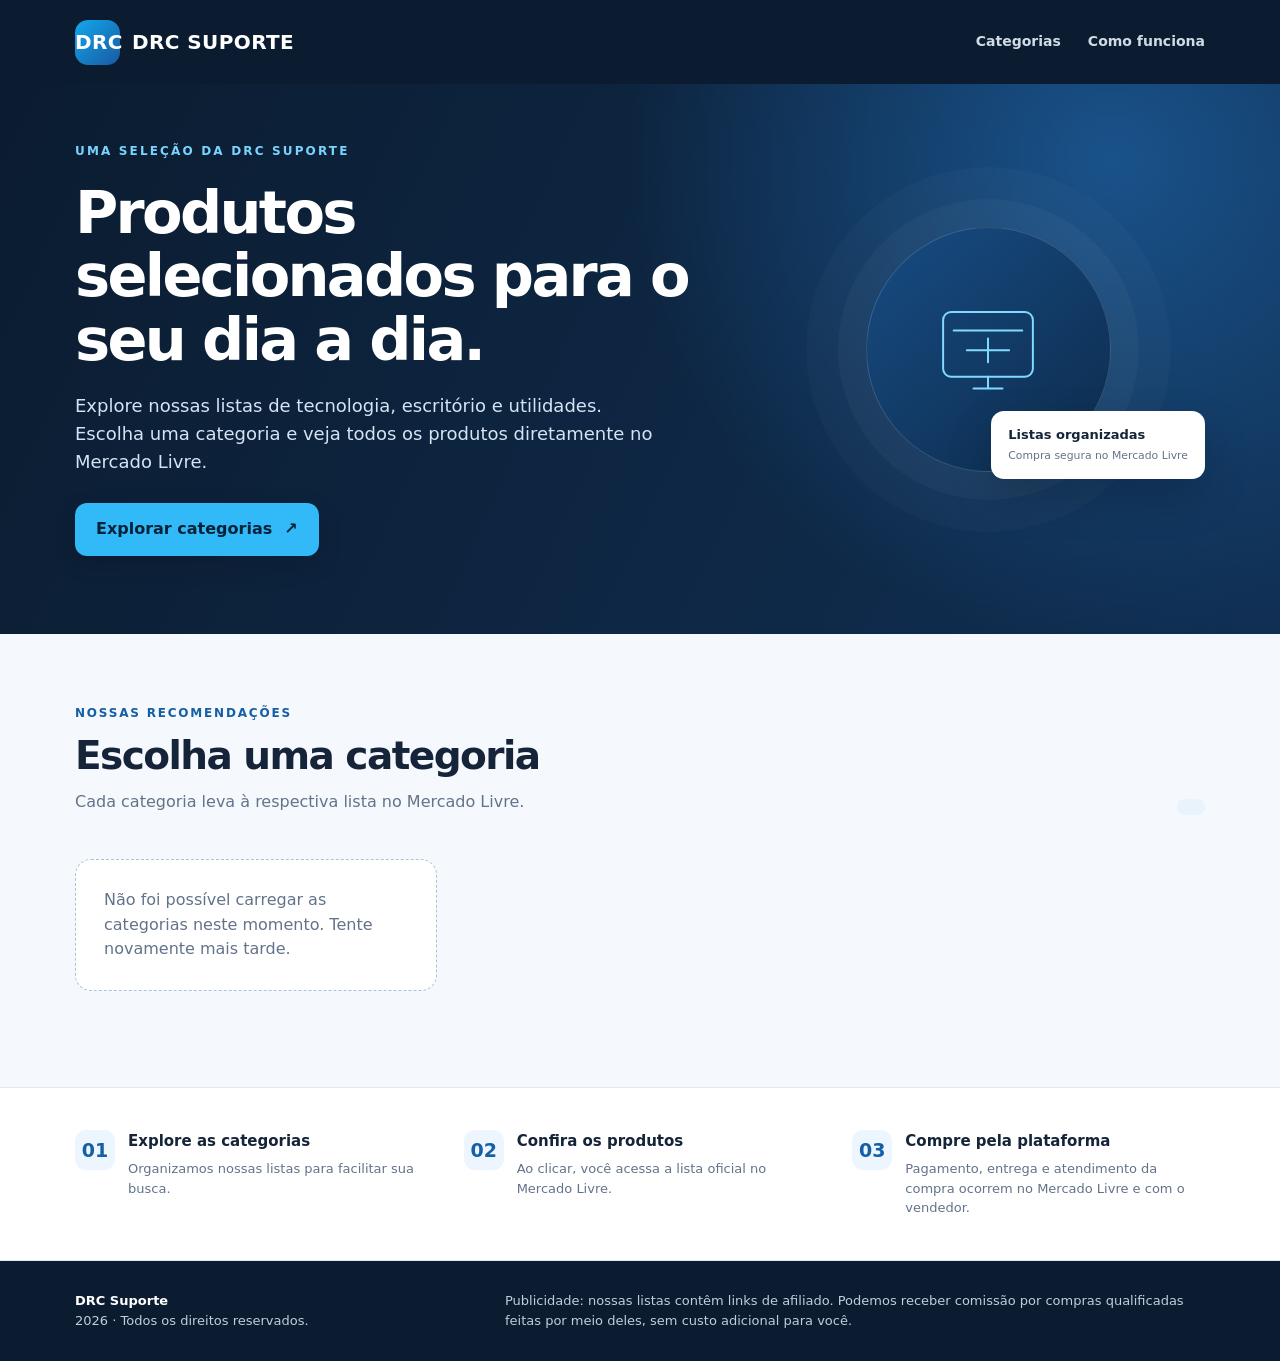
==== public/index.html @ 0c215cc9 "Cria vitrine inicial responsiva da DRC Suporte" ====
<!doctype html>
<html lang="pt-BR">
<head>
  <meta charset="utf-8">
  <meta name="viewport" content="width=device-width,initial-scale=1">
  <meta name="theme-color" content="#0b1c30">
  <meta name="description" content="Listas de produtos selecionados pela DRC Suporte. Explore categorias e confira os anúncios no Mercado Livre.">
  <title>DRC Suporte | Produtos selecionados</title>
  <style>
    :root{--navy:#0b1c30;--blue:#155fa5;--cyan:#38bdf8;--ink:#16243a;--muted:#63738a;--line:#e0e8f1;--bg:#f5f8fc;--white:#fff}
    *{box-sizing:border-box}html{scroll-behavior:smooth}body{margin:0;font:16px/1.55 system-ui,-apple-system,BlinkMacSystemFont,"Segoe UI",sans-serif;color:var(--ink);background:var(--bg)}
    a{color:inherit;text-decoration:none}a:focus-visible{outline:3px solid #38bdf8;outline-offset:4px}button:focus-visible{outline:3px solid #38bdf8;outline-offset:4px}
    .wrap{width:min(1130px,calc(100% - 40px));margin-inline:auto}
    .top{background:var(--navy);color:white}
    .nav{min-height:84px;display:flex;align-items:center;justify-content:space-between;gap:18px}
    .brand{display:flex;align-items:center;gap:12px;font-size:20px;font-weight:850;letter-spacing:.02em}
    .brandmark{width:45px;height:45px;border-radius:13px;display:grid;place-items:center;background:linear-gradient(135deg,#12a8ed,#1859a2);font-weight:900}
    .nav-links{display:flex;gap:27px;font-size:14px;color:#d1dbe8;font-weight:650}.nav-links a:hover{color:white}
    .hero{background:radial-gradient(circle at 87% 14%,#19528a 0%,transparent 40%),linear-gradient(115deg,#0b1c30,#102f53);color:white;overflow:hidden}
    .hero-inner{min-height:440px;display:grid;grid-template-columns:1.2fr .8fr;gap:46px;align-items:center;padding-block:58px 78px}
    .eyebrow{font-size:12px;text-transform:uppercase;letter-spacing:.18em;font-weight:850;color:#78d4ff;margin:0 0 20px}
    h1{font-size:clamp(36px,5vw,59px);line-height:1.08;letter-spacing:-.045em;margin:0 0 20px;max-width:690px}
    .hero-copy{color:#d4e4f5;max-width:590px;font-size:18px;margin:0 0 28px}
    .primary{display:inline-flex;align-items:center;justify-content:center;gap:12px;background:#31baf7;color:#05223b;padding:14px 21px;border-radius:12px;font-weight:850;box-shadow:0 8px 25px #0002;transition:transform .15s}.primary:hover{transform:translateY(-2px)}
    .hero-art{height:290px;position:relative;display:grid;place-items:center}
    .orb{width:245px;height:245px;border-radius:50%;background:linear-gradient(140deg,#174c83,#0d2b4c);border:1px solid #ffffff28;box-shadow:0 0 0 28px #ffffff08,0 0 0 60px #ffffff05;display:grid;place-items:center}
    .orb svg{width:132px;height:132px;stroke:#81d9ff;fill:none;stroke-width:1.5;stroke-linejoin:round;stroke-linecap:round}
    .floating{position:absolute;bottom:15px;right:0;background:white;color:var(--ink);border-radius:13px;padding:14px 17px;box-shadow:0 18px 45px #0003;font-size:13px;font-weight:750}
    .floating small{display:block;color:var(--muted);font-weight:450;margin-top:3px}
    .section{padding-block:70px 80px}.section-head{display:flex;justify-content:space-between;align-items:end;gap:20px;margin-bottom:28px}
    .kicker{color:var(--blue);font-weight:850;font-size:12px;letter-spacing:.15em;text-transform:uppercase;margin:0 0 10px}
    h2{font-size:clamp(28px,4vw,39px);line-height:1.16;letter-spacing:-.04em;margin:0}
    .section-head p:last-child{margin:12px 0 0;color:var(--muted)}
    .counter{background:#e9f3fb;color:#115f9a;border-radius:99px;padding:8px 14px;font-size:12px;font-weight:850;white-space:nowrap}
    .cards{display:grid;grid-template-columns:repeat(auto-fill,minmax(min(100%,315px),1fr));gap:22px}
    .card{background:white;border:1px solid var(--line);border-radius:20px;overflow:hidden;box-shadow:0 12px 30px #102f5310;transition:transform .15s,box-shadow .15s;display:flex;flex-direction:column}
    .card:hover{transform:translateY(-4px);box-shadow:0 20px 40px #102f531b}
    .cover{height:178px;background:linear-gradient(135deg,#0f3760,#248ad2);display:flex;align-items:center;justify-content:center;position:relative;overflow:hidden}
    .cover:before,.cover:after{content:"";position:absolute;width:220px;height:220px;border:1px solid #ffffff24;border-radius:50%}.cover:before{left:-90px;top:-80px}.cover:after{right:-60px;bottom:-130px}
    .pict{font-size:74px;filter:drop-shadow(0 10px 16px #04274938);z-index:1}
    .card-body{padding:25px;display:flex;flex-direction:column;flex:1}
    .card h3{margin:0 0 9px;font-size:21px;letter-spacing:-.025em}
    .card p{margin:0 0 22px;color:var(--muted);font-size:14px;flex:1}
    .card-action{display:flex;align-items:center;justify-content:space-between;gap:8px;color:var(--blue);font-weight:850;font-size:14px}
    .tag{font-size:11px;color:#5883a8;background:#ecf5fc;padding:6px 10px;border-radius:99px;font-weight:750}
    .info{background:white;border-block:1px solid var(--line);padding:42px 0}
    .info-grid{display:grid;grid-template-columns:repeat(3,1fr);gap:36px}
    .info-item{display:flex;gap:13px;align-items:start}.info-icon{display:grid;place-items:center;width:40px;height:40px;border-radius:11px;flex:0 0 40px;color:var(--blue);background:#edf6fe;font-weight:900;font-size:19px}
    .info h3{font-size:15px;margin:0 0 6px}.info p{color:var(--muted);font-size:13px;line-height:1.5;margin:0}
    footer{background:#0b1c30;color:#bdcede;padding:30px 0;font-size:13px}.foot{display:flex;gap:18px;justify-content:space-between;align-items:center}
    .foot b{color:white}.disclosure{max-width:700px}.empty{border:1px dashed #acc1d4;color:var(--muted);padding:28px;border-radius:16px;background:white}
    @media(max-width:760px){.nav{min-height:72px}.nav-links{gap:14px;font-size:12px}.hero-inner{grid-template-columns:1fr;gap:6px;padding-block:60px}.hero-art{display:none}.section{padding-block:50px}.info-grid{grid-template-columns:1fr;gap:25px}.foot{flex-direction:column;align-items:start}.section-head{align-items:start;flex-direction:column}}
  </style>
</head>
<body>
  <header class="top"><nav class="nav wrap" aria-label="Navegação principal">
    <a class="brand" href="/" aria-label="DRC Suporte, página inicial"><span class="brandmark">DRC</span><span>DRC SUPORTE</span></a>
    <div class="nav-links"><a href="#listas">Categorias</a><a href="#como-funciona">Como funciona</a></div>
  </nav></header>
  <main>
    <section class="hero">
      <div class="hero-inner wrap">
        <div><p class="eyebrow">Uma seleção da DRC Suporte</p><h1>Produtos selecionados para o seu dia a dia.</h1>
          <p class="hero-copy">Explore nossas listas de tecnologia, escritório e utilidades. Escolha uma categoria e veja todos os produtos diretamente no Mercado Livre.</p>
          <a class="primary" href="#listas">Explorar categorias <span aria-hidden="true">↗</span></a>
        </div>
        <div class="hero-art" aria-hidden="true"><div class="orb"><svg viewBox="0 0 100 100"><rect x="16" y="22" width="68" height="49" rx="6"/><path d="M24 36h52M39 80h22M50 71v9"/><path d="M34 51h32M50 42v18"/></svg></div><div class="floating">Listas organizadas<small>Compra segura no Mercado Livre</small></div></div>
      </div>
    </section>
    <section class="section wrap" id="listas">
      <div class="section-head"><div><p class="kicker">Nossas recomendações</p><h2>Escolha uma categoria</h2><p>Cada categoria leva à respectiva lista no Mercado Livre.</p></div><span class="counter" id="count">Carregando...</span></div>
      <div class="cards" id="cards" aria-live="polite"><p>Carregando categorias...</p></div>
    </section>
    <section class="info" id="como-funciona"><div class="info-grid wrap">
      <div class="info-item"><span class="info-icon">01</span><div><h3>Explore as categorias</h3><p>Organizamos nossas listas para facilitar sua busca.</p></div></div>
      <div class="info-item"><span class="info-icon">02</span><div><h3>Confira os produtos</h3><p>Ao clicar, você acessa a lista oficial no Mercado Livre.</p></div></div>
      <div class="info-item"><span class="info-icon">03</span><div><h3>Compre pela plataforma</h3><p>Pagamento, entrega e atendimento da compra ocorrem no Mercado Livre e com o vendedor.</p></div></div>
    </div></section>
  </main>
  <footer><div class="foot wrap"><div><b>DRC Suporte</b><br><span id="year">2026</span> · Todos os direitos reservados.</div><div class="disclosure">Publicidade: nossas listas contêm links de afiliado. Podemos receber comissão por compras qualificadas feitas por meio deles, sem custo adicional para você.</div></div></footer>
  <script>
    document.getElementById('year').textContent=new Date().getFullYear();
    (async function(){
      const area=document.getElementById('cards'),count=document.getElementById('count');
      try{
        const response=await fetch('./listas.json',{cache:'no-cache'});
        if(!response.ok)throw Error('Não foi possível carregar as listas');
        const data=await response.json();
        const listas=(Array.isArray(data)?data:[]).filter(item=>item && item.ativa!==false && typeof item.url==='string' && /^https:\/\/(meli\.la|(?:www\.)?mercadolivre\.com\.br)\//i.test(item.url));
        area.replaceChildren();
        count.textContent=listas.length+' '+(listas.length===1?'categoria':'categorias');
        if(!listas.length){area.innerHTML='<p class="empty">Ainda não há categorias disponíveis. Volte em breve.</p>';return;}
        listas.forEach(item=>{
          const card=document.createElement('a');card.className='card';card.href=item.url;card.target='_blank';card.rel='noopener sponsored';card.setAttribute('aria-label','Abrir lista '+String(item.nome||'Categoria')+' no Mercado Livre');
          const cover=document.createElement('div');cover.className='cover';
          const pict=document.createElement('span');pict.className='pict';pict.textContent=item.icone||'🛍️';pict.setAttribute('aria-hidden','true');cover.append(pict);
          const body=document.createElement('div');body.className='card-body';
          const title=document.createElement('h3');title.textContent=item.nome||'Categoria';
          const description=document.createElement('p');description.textContent=item.descricao||'Confira os produtos selecionados nesta lista.';
          const action=document.createElement('div');action.className='card-action';
          const label=document.createElement('span');label.textContent='Ver lista no Mercado Livre ↗';
          const tag=document.createElement('span');tag.className='tag';tag.textContent='Lista pública';
          action.append(label,tag);body.append(title,description,action);card.append(cover,body);area.append(card);
        });
      }catch(err){count.textContent='';area.innerHTML='<p class="empty">Não foi possível carregar as categorias neste momento. Tente novamente mais tarde.</p>';}
    })();
  </script>
</body>
</html>
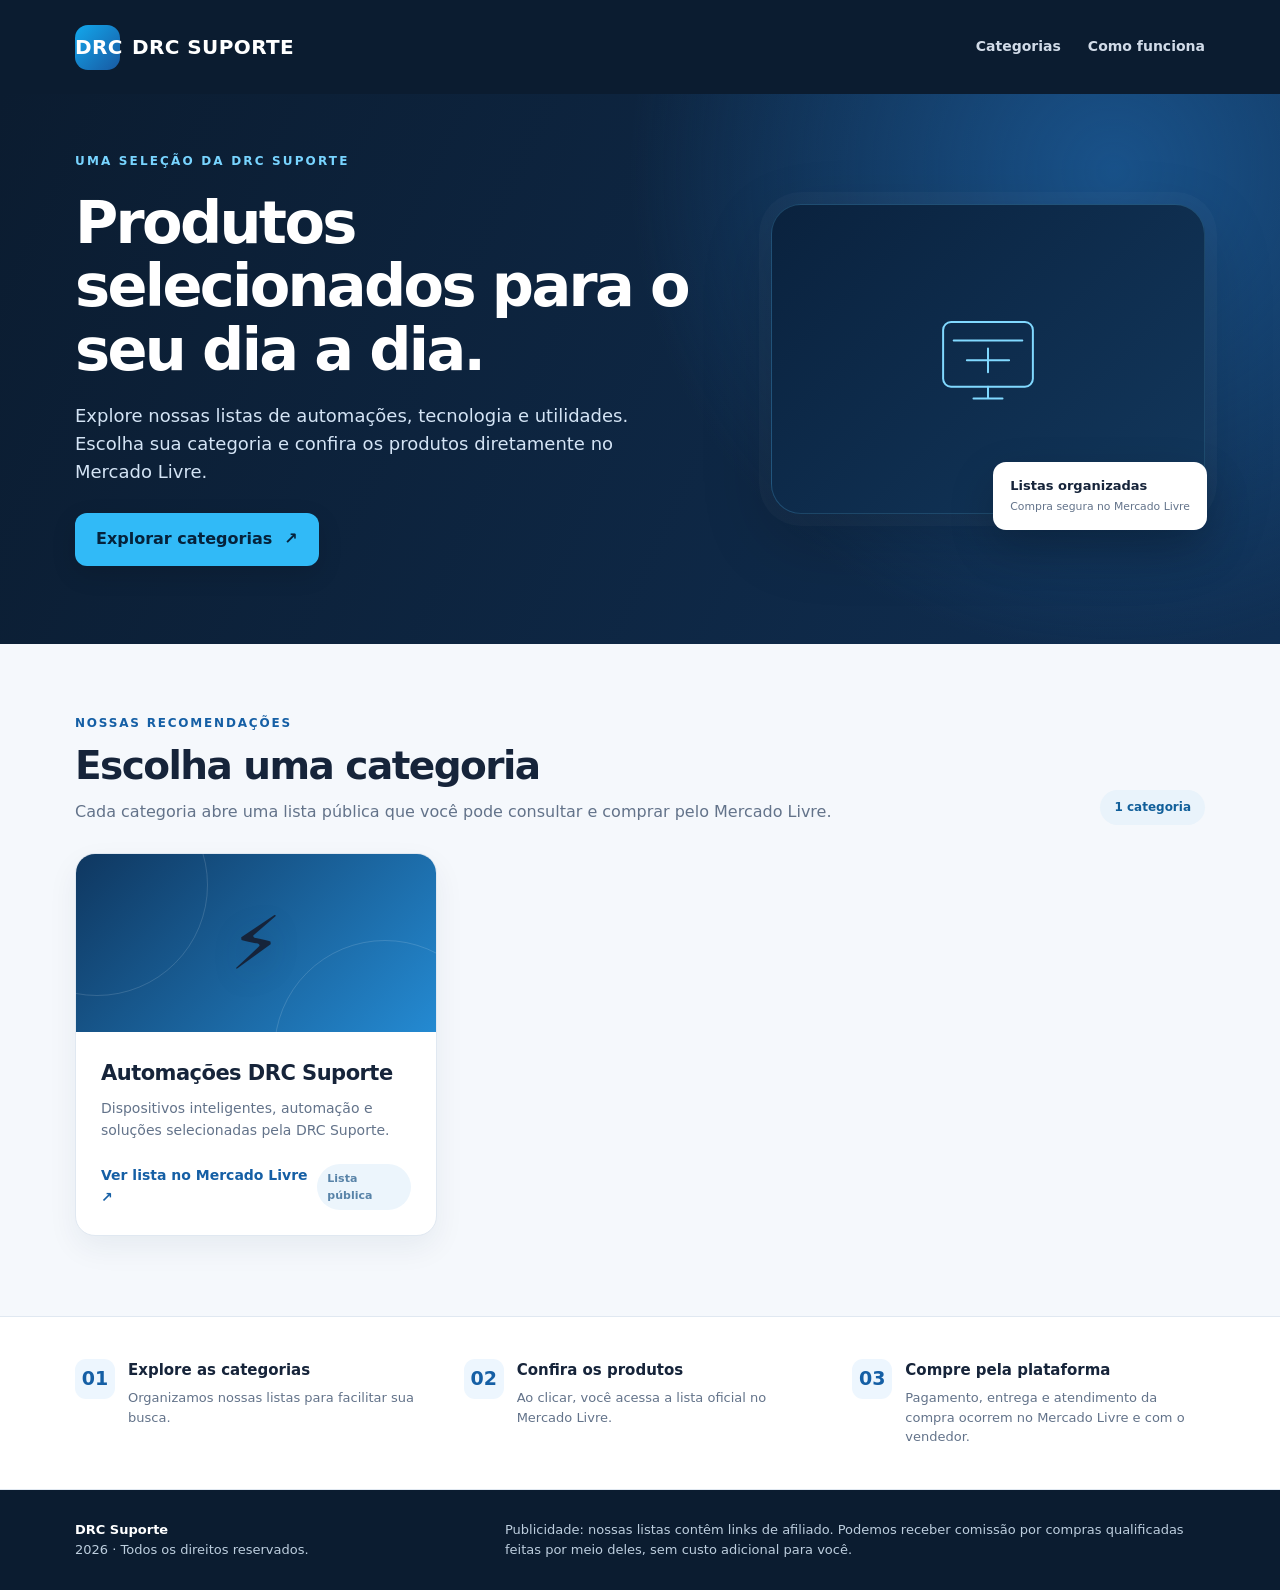
==== commit 788b30af: "Prepara site para identidade visual oficial da DRC Suporte" ====
--- a/public/index.html
+++ b/public/index.html
@@ -5,7 +5,10 @@
   <meta name="viewport" content="width=device-width,initial-scale=1">
   <meta name="theme-color" content="#0b1c30">
   <meta name="description" content="Listas de produtos selecionados pela DRC Suporte. Explore categorias e confira os anúncios no Mercado Livre.">
-  <title>DRC Suporte | Produtos selecionados</title>
+  <title>DRC Suporte | Soluções em Informática e Achados</title>
+  <link rel="canonical" href="https://drcsuporte.com.br/">
+  <meta property="og:title" content="DRC Suporte | Soluções em Informática e Achados">
+  <meta property="og:description" content="Confira nossas listas de produtos e automações selecionadas no Mercado Livre.">
   <style>
     :root{--navy:#0b1c30;--blue:#155fa5;--cyan:#38bdf8;--ink:#16243a;--muted:#63738a;--line:#e0e8f1;--bg:#f5f8fc;--white:#fff}
     *{box-sizing:border-box}html{scroll-behavior:smooth}body{margin:0;font:16px/1.55 system-ui,-apple-system,BlinkMacSystemFont,"Segoe UI",sans-serif;color:var(--ink);background:var(--bg)}
@@ -50,25 +53,45 @@
     footer{background:#0b1c30;color:#bdcede;padding:30px 0;font-size:13px}.foot{display:flex;gap:18px;justify-content:space-between;align-items:center}
     .foot b{color:white}.disclosure{max-width:700px}.empty{border:1px dashed #acc1d4;color:var(--muted);padding:28px;border-radius:16px;background:white}
     @media(max-width:760px){.nav{min-height:72px}.nav-links{gap:14px;font-size:12px}.hero-inner{grid-template-columns:1fr;gap:6px;padding-block:60px}.hero-art{display:none}.section{padding-block:50px}.info-grid{grid-template-columns:1fr;gap:25px}.foot{flex-direction:column;align-items:start}.section-head{align-items:start;flex-direction:column}}
+  
+    /* Identidade visual original da DRC Suporte: logo sem sombra para áreas escuras. */
+    .brand{min-height:94px}
+    .brand-logo{display:block;width:205px;height:auto;max-height:86px;object-fit:contain}
+    .brand-fallback{display:none;align-items:center;gap:12px}
+    .hero-art{height:340px}
+    .orb{width:min(100%,465px);height:310px;padding:30px;border-radius:30px;background:linear-gradient(135deg,#0a223e,#12375c);border:1px solid #63c9ff35;box-shadow:0 0 0 12px #ffffff06,0 24px 70px #0003;display:flex;align-items:center;justify-content:center}
+    .orb .hero-logo{display:block;width:100%;height:auto;max-height:255px;object-fit:contain;filter:drop-shadow(0 8px 16px #0004)}
+    .orb svg{display:none}
+    .floating{right:-2px;bottom:-1px}
+    @media(max-width:760px){
+      .brand{min-height:75px}
+      .brand-logo{width:153px;max-height:69px}
+      .hero-inner{padding-block:50px 45px}
+      .hero-art{display:flex;justify-content:center;height:215px;margin-top:6px}
+      .orb{width:min(100%,330px);height:192px;padding:18px;border-radius:22px}
+      .orb .hero-logo{max-height:155px}
+      .floating{right:2px;bottom:-5px;padding:10px 12px;font-size:11px}
+      .nav-links{font-size:12px;gap:12px}
+    }
   </style>
 </head>
 <body>
   <header class="top"><nav class="nav wrap" aria-label="Navegação principal">
-    <a class="brand" href="/" aria-label="DRC Suporte, página inicial"><span class="brandmark">DRC</span><span>DRC SUPORTE</span></a>
+    <a class="brand" href="/" aria-label="DRC Suporte, página inicial"><img class="brand-logo" src="/assets/drc-logo.webp" alt="DRC Suporte" onerror="this.style.display='none';this.nextElementSibling.style.display='flex'"><span class="brand-fallback"><span class="brandmark">DRC</span><span>DRC SUPORTE</span></span></a>
     <div class="nav-links"><a href="#listas">Categorias</a><a href="#como-funciona">Como funciona</a></div>
   </nav></header>
   <main>
     <section class="hero">
       <div class="hero-inner wrap">
         <div><p class="eyebrow">Uma seleção da DRC Suporte</p><h1>Produtos selecionados para o seu dia a dia.</h1>
-          <p class="hero-copy">Explore nossas listas de tecnologia, escritório e utilidades. Escolha uma categoria e veja todos os produtos diretamente no Mercado Livre.</p>
+          <p class="hero-copy">Explore nossas listas de automações, tecnologia e utilidades. Escolha sua categoria e confira os produtos diretamente no Mercado Livre.</p>
           <a class="primary" href="#listas">Explorar categorias <span aria-hidden="true">↗</span></a>
         </div>
-        <div class="hero-art" aria-hidden="true"><div class="orb"><svg viewBox="0 0 100 100"><rect x="16" y="22" width="68" height="49" rx="6"/><path d="M24 36h52M39 80h22M50 71v9"/><path d="M34 51h32M50 42v18"/></svg></div><div class="floating">Listas organizadas<small>Compra segura no Mercado Livre</small></div></div>
+        <div class="hero-art" aria-hidden="true"><div class="orb"><img class="hero-logo" src="/assets/drc-logo.webp" alt="" onerror="this.style.display='none';this.nextElementSibling.style.display='block'"><svg viewBox="0 0 100 100"><rect x="16" y="22" width="68" height="49" rx="6"/><path d="M24 36h52M39 80h22M50 71v9"/><path d="M34 51h32M50 42v18"/></svg></div><div class="floating">Listas organizadas<small>Compra segura no Mercado Livre</small></div></div>
       </div>
     </section>
     <section class="section wrap" id="listas">
-      <div class="section-head"><div><p class="kicker">Nossas recomendações</p><h2>Escolha uma categoria</h2><p>Cada categoria leva à respectiva lista no Mercado Livre.</p></div><span class="counter" id="count">Carregando...</span></div>
+      <div class="section-head"><div><p class="kicker">Nossas recomendações</p><h2>Escolha uma categoria</h2><p>Cada categoria abre uma lista pública que você pode consultar e comprar pelo Mercado Livre.</p></div><span class="counter" id="count">Carregando...</span></div>
       <div class="cards" id="cards" aria-live="polite"><p>Carregando categorias...</p></div>
     </section>
     <section class="info" id="como-funciona"><div class="info-grid wrap">
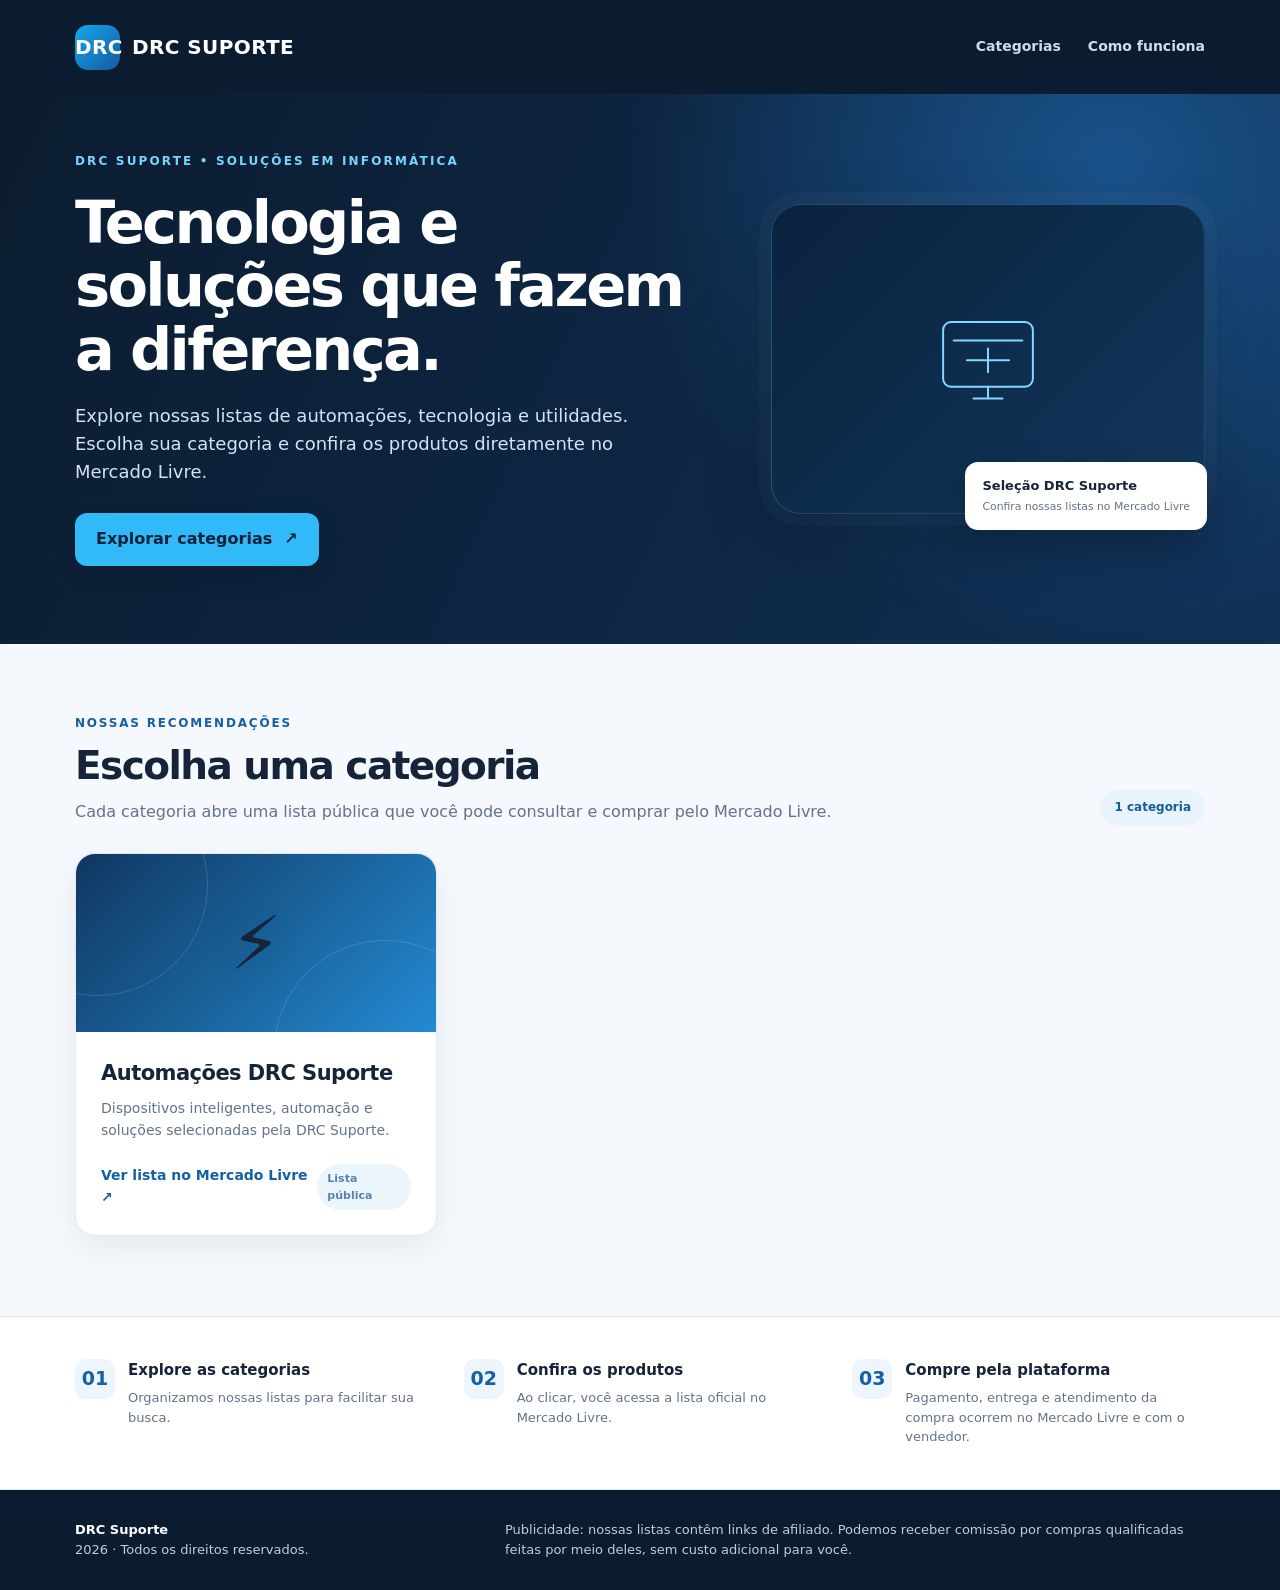
==== commit d3ec41e1: "Ativa tema texturizado DRC e aprimora destaque e logo de reserva" ====
--- a/public/index.html
+++ b/public/index.html
@@ -3,7 +3,7 @@
 <head>
   <meta charset="utf-8">
   <meta name="viewport" content="width=device-width,initial-scale=1">
-  <meta name="theme-color" content="#0b1c30">
+  <meta name="theme-color" content="#11171c">
   <meta name="description" content="Listas de produtos selecionados pela DRC Suporte. Explore categorias e confira os anúncios no Mercado Livre.">
   <title>DRC Suporte | Soluções em Informática e Achados</title>
   <link rel="canonical" href="https://drcsuporte.com.br/">
@@ -74,20 +74,21 @@
       .nav-links{font-size:12px;gap:12px}
     }
   </style>
+  <link rel="stylesheet" href="/tema-drc.css?v=2">
 </head>
 <body>
   <header class="top"><nav class="nav wrap" aria-label="Navegação principal">
-    <a class="brand" href="/" aria-label="DRC Suporte, página inicial"><img class="brand-logo" src="/assets/drc-logo.webp" alt="DRC Suporte" onerror="this.style.display='none';this.nextElementSibling.style.display='flex'"><span class="brand-fallback"><span class="brandmark">DRC</span><span>DRC SUPORTE</span></span></a>
+    <a class="brand" href="/" aria-label="DRC Suporte, página inicial"><img class="brand-logo" src="/assets/drc-logo.webp" alt="DRC Suporte" onerror="this.onerror=function(){this.style.display='none';this.nextElementSibling.style.display='flex'};this.src='https://http2.mlstatic.com/D_NQ_NP_887008-MLA75377599252_042024-G.webp'"><span class="brand-fallback"><span class="brandmark">DRC</span><span>DRC SUPORTE</span></span></a>
     <div class="nav-links"><a href="#listas">Categorias</a><a href="#como-funciona">Como funciona</a></div>
   </nav></header>
   <main>
     <section class="hero">
       <div class="hero-inner wrap">
-        <div><p class="eyebrow">Uma seleção da DRC Suporte</p><h1>Produtos selecionados para o seu dia a dia.</h1>
+        <div><p class="eyebrow">DRC Suporte • Soluções em Informática</p><h1>Tecnologia e soluções que fazem a diferença.</h1>
           <p class="hero-copy">Explore nossas listas de automações, tecnologia e utilidades. Escolha sua categoria e confira os produtos diretamente no Mercado Livre.</p>
           <a class="primary" href="#listas">Explorar categorias <span aria-hidden="true">↗</span></a>
         </div>
-        <div class="hero-art" aria-hidden="true"><div class="orb"><img class="hero-logo" src="/assets/drc-logo.webp" alt="" onerror="this.style.display='none';this.nextElementSibling.style.display='block'"><svg viewBox="0 0 100 100"><rect x="16" y="22" width="68" height="49" rx="6"/><path d="M24 36h52M39 80h22M50 71v9"/><path d="M34 51h32M50 42v18"/></svg></div><div class="floating">Listas organizadas<small>Compra segura no Mercado Livre</small></div></div>
+        <div class="hero-art" aria-hidden="true"><div class="orb"><img class="hero-logo" src="/assets/drc-logo.webp" alt="" onerror="this.onerror=function(){this.style.display='none';this.nextElementSibling.style.display='block'};this.src='https://http2.mlstatic.com/D_NQ_NP_887008-MLA75377599252_042024-G.webp'"><svg viewBox="0 0 100 100"><rect x="16" y="22" width="68" height="49" rx="6"/><path d="M24 36h52M39 80h22M50 71v9"/><path d="M34 51h32M50 42v18"/></svg></div><div class="floating">Seleção DRC Suporte<small>Confira nossas listas no Mercado Livre</small></div></div>
       </div>
     </section>
     <section class="section wrap" id="listas">
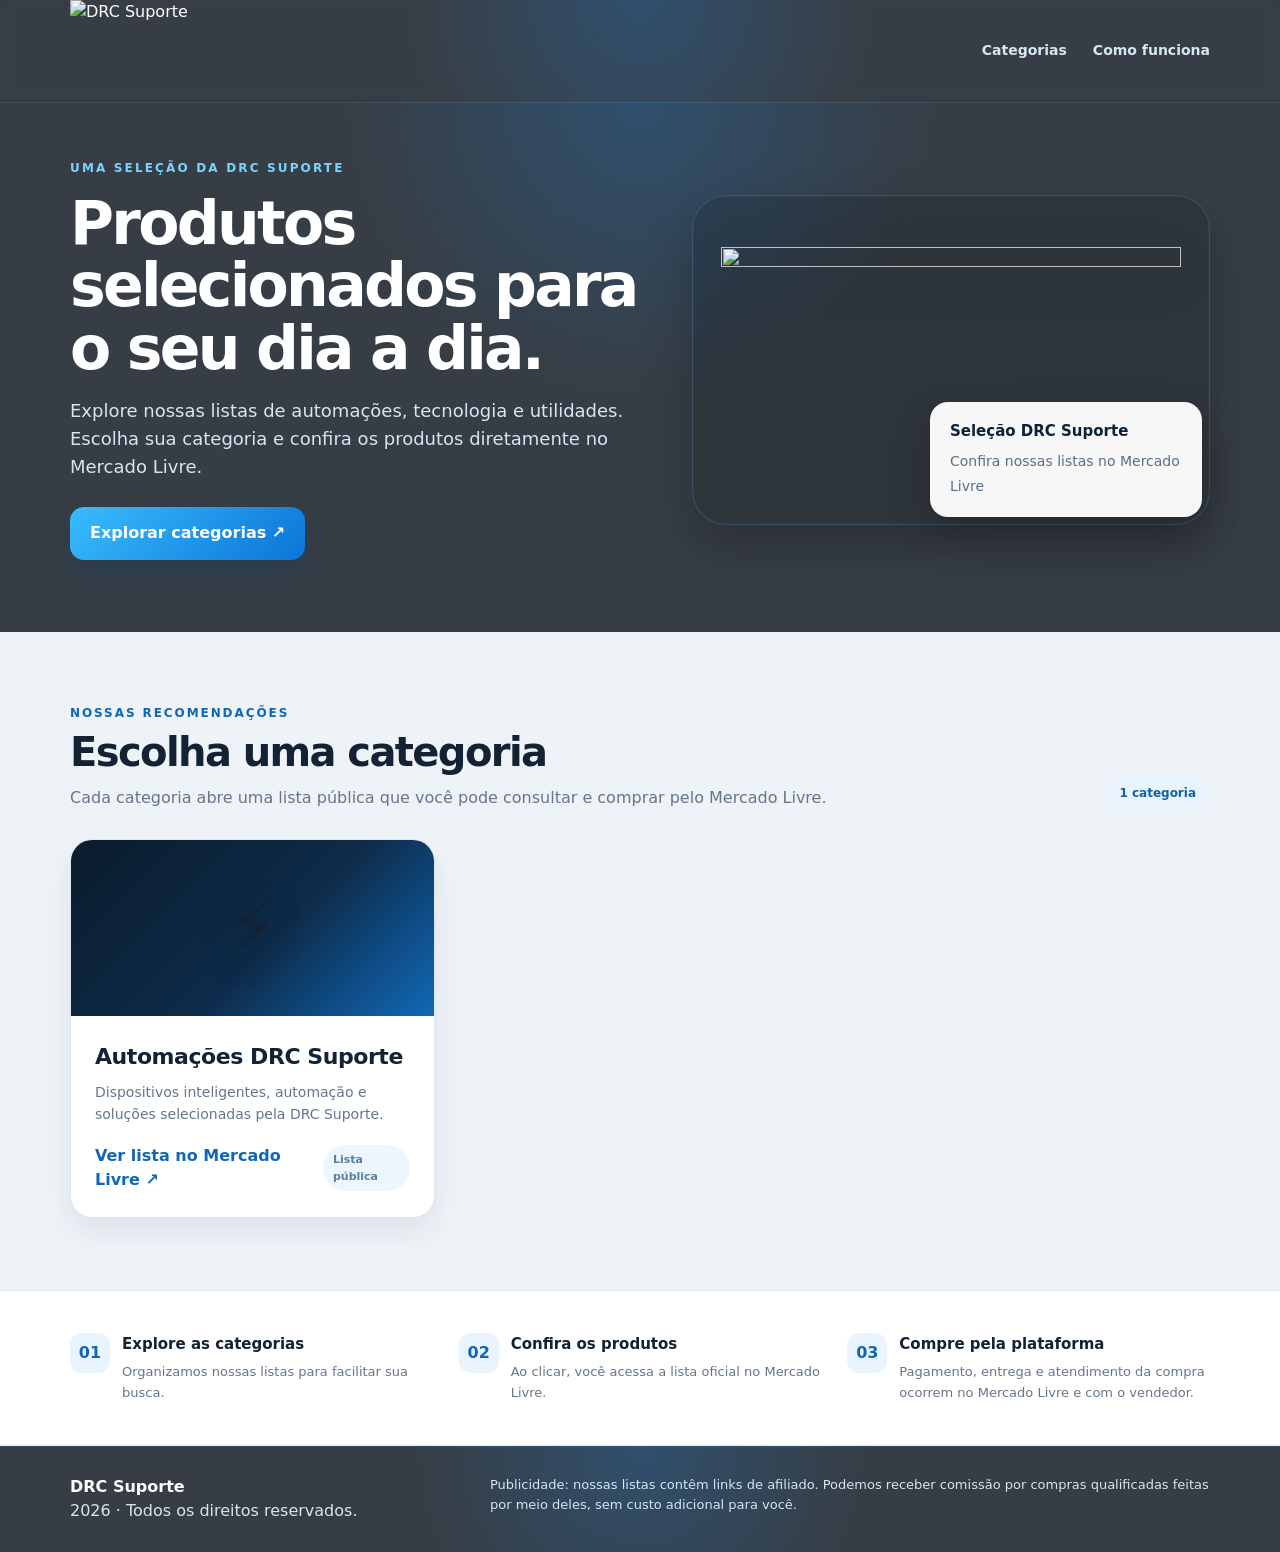
==== commit 3e3f9b2b: "Corrige logo em alta resolução e usa textura de tecido no site responsivo" ====
--- a/public/index.html
+++ b/public/index.html
@@ -1,132 +1,266 @@
 <!doctype html>
 <html lang="pt-BR">
 <head>
-  <meta charset="utf-8">
-  <meta name="viewport" content="width=device-width,initial-scale=1">
-  <meta name="theme-color" content="#11171c">
-  <meta name="description" content="Listas de produtos selecionados pela DRC Suporte. Explore categorias e confira os anúncios no Mercado Livre.">
+  <meta charset="utf-8" />
+  <meta name="viewport" content="width=device-width, initial-scale=1" />
+  <meta name="theme-color" content="#08111b" />
   <title>DRC Suporte | Soluções em Informática e Achados</title>
-  <link rel="canonical" href="https://drcsuporte.com.br/">
-  <meta property="og:title" content="DRC Suporte | Soluções em Informática e Achados">
-  <meta property="og:description" content="Confira nossas listas de produtos e automações selecionadas no Mercado Livre.">
+  <meta name="description" content="Confira nossas listas de automações, tecnologia e utilidades no Mercado Livre." />
   <style>
-    :root{--navy:#0b1c30;--blue:#155fa5;--cyan:#38bdf8;--ink:#16243a;--muted:#63738a;--line:#e0e8f1;--bg:#f5f8fc;--white:#fff}
-    *{box-sizing:border-box}html{scroll-behavior:smooth}body{margin:0;font:16px/1.55 system-ui,-apple-system,BlinkMacSystemFont,"Segoe UI",sans-serif;color:var(--ink);background:var(--bg)}
-    a{color:inherit;text-decoration:none}a:focus-visible{outline:3px solid #38bdf8;outline-offset:4px}button:focus-visible{outline:3px solid #38bdf8;outline-offset:4px}
-    .wrap{width:min(1130px,calc(100% - 40px));margin-inline:auto}
-    .top{background:var(--navy);color:white}
-    .nav{min-height:84px;display:flex;align-items:center;justify-content:space-between;gap:18px}
-    .brand{display:flex;align-items:center;gap:12px;font-size:20px;font-weight:850;letter-spacing:.02em}
-    .brandmark{width:45px;height:45px;border-radius:13px;display:grid;place-items:center;background:linear-gradient(135deg,#12a8ed,#1859a2);font-weight:900}
-    .nav-links{display:flex;gap:27px;font-size:14px;color:#d1dbe8;font-weight:650}.nav-links a:hover{color:white}
-    .hero{background:radial-gradient(circle at 87% 14%,#19528a 0%,transparent 40%),linear-gradient(115deg,#0b1c30,#102f53);color:white;overflow:hidden}
-    .hero-inner{min-height:440px;display:grid;grid-template-columns:1.2fr .8fr;gap:46px;align-items:center;padding-block:58px 78px}
-    .eyebrow{font-size:12px;text-transform:uppercase;letter-spacing:.18em;font-weight:850;color:#78d4ff;margin:0 0 20px}
-    h1{font-size:clamp(36px,5vw,59px);line-height:1.08;letter-spacing:-.045em;margin:0 0 20px;max-width:690px}
-    .hero-copy{color:#d4e4f5;max-width:590px;font-size:18px;margin:0 0 28px}
-    .primary{display:inline-flex;align-items:center;justify-content:center;gap:12px;background:#31baf7;color:#05223b;padding:14px 21px;border-radius:12px;font-weight:850;box-shadow:0 8px 25px #0002;transition:transform .15s}.primary:hover{transform:translateY(-2px)}
-    .hero-art{height:290px;position:relative;display:grid;place-items:center}
-    .orb{width:245px;height:245px;border-radius:50%;background:linear-gradient(140deg,#174c83,#0d2b4c);border:1px solid #ffffff28;box-shadow:0 0 0 28px #ffffff08,0 0 0 60px #ffffff05;display:grid;place-items:center}
-    .orb svg{width:132px;height:132px;stroke:#81d9ff;fill:none;stroke-width:1.5;stroke-linejoin:round;stroke-linecap:round}
-    .floating{position:absolute;bottom:15px;right:0;background:white;color:var(--ink);border-radius:13px;padding:14px 17px;box-shadow:0 18px 45px #0003;font-size:13px;font-weight:750}
-    .floating small{display:block;color:var(--muted);font-weight:450;margin-top:3px}
-    .section{padding-block:70px 80px}.section-head{display:flex;justify-content:space-between;align-items:end;gap:20px;margin-bottom:28px}
-    .kicker{color:var(--blue);font-weight:850;font-size:12px;letter-spacing:.15em;text-transform:uppercase;margin:0 0 10px}
-    h2{font-size:clamp(28px,4vw,39px);line-height:1.16;letter-spacing:-.04em;margin:0}
-    .section-head p:last-child{margin:12px 0 0;color:var(--muted)}
-    .counter{background:#e9f3fb;color:#115f9a;border-radius:99px;padding:8px 14px;font-size:12px;font-weight:850;white-space:nowrap}
-    .cards{display:grid;grid-template-columns:repeat(auto-fill,minmax(min(100%,315px),1fr));gap:22px}
-    .card{background:white;border:1px solid var(--line);border-radius:20px;overflow:hidden;box-shadow:0 12px 30px #102f5310;transition:transform .15s,box-shadow .15s;display:flex;flex-direction:column}
-    .card:hover{transform:translateY(-4px);box-shadow:0 20px 40px #102f531b}
-    .cover{height:178px;background:linear-gradient(135deg,#0f3760,#248ad2);display:flex;align-items:center;justify-content:center;position:relative;overflow:hidden}
-    .cover:before,.cover:after{content:"";position:absolute;width:220px;height:220px;border:1px solid #ffffff24;border-radius:50%}.cover:before{left:-90px;top:-80px}.cover:after{right:-60px;bottom:-130px}
-    .pict{font-size:74px;filter:drop-shadow(0 10px 16px #04274938);z-index:1}
-    .card-body{padding:25px;display:flex;flex-direction:column;flex:1}
-    .card h3{margin:0 0 9px;font-size:21px;letter-spacing:-.025em}
-    .card p{margin:0 0 22px;color:var(--muted);font-size:14px;flex:1}
-    .card-action{display:flex;align-items:center;justify-content:space-between;gap:8px;color:var(--blue);font-weight:850;font-size:14px}
-    .tag{font-size:11px;color:#5883a8;background:#ecf5fc;padding:6px 10px;border-radius:99px;font-weight:750}
-    .info{background:white;border-block:1px solid var(--line);padding:42px 0}
-    .info-grid{display:grid;grid-template-columns:repeat(3,1fr);gap:36px}
-    .info-item{display:flex;gap:13px;align-items:start}.info-icon{display:grid;place-items:center;width:40px;height:40px;border-radius:11px;flex:0 0 40px;color:var(--blue);background:#edf6fe;font-weight:900;font-size:19px}
-    .info h3{font-size:15px;margin:0 0 6px}.info p{color:var(--muted);font-size:13px;line-height:1.5;margin:0}
-    footer{background:#0b1c30;color:#bdcede;padding:30px 0;font-size:13px}.foot{display:flex;gap:18px;justify-content:space-between;align-items:center}
-    .foot b{color:white}.disclosure{max-width:700px}.empty{border:1px dashed #acc1d4;color:var(--muted);padding:28px;border-radius:16px;background:white}
-    @media(max-width:760px){.nav{min-height:72px}.nav-links{gap:14px;font-size:12px}.hero-inner{grid-template-columns:1fr;gap:6px;padding-block:60px}.hero-art{display:none}.section{padding-block:50px}.info-grid{grid-template-columns:1fr;gap:25px}.foot{flex-direction:column;align-items:start}.section-head{align-items:start;flex-direction:column}}
-  
-    /* Identidade visual original da DRC Suporte: logo sem sombra para áreas escuras. */
-    .brand{min-height:94px}
-    .brand-logo{display:block;width:205px;height:auto;max-height:86px;object-fit:contain}
-    .brand-fallback{display:none;align-items:center;gap:12px}
-    .hero-art{height:340px}
-    .orb{width:min(100%,465px);height:310px;padding:30px;border-radius:30px;background:linear-gradient(135deg,#0a223e,#12375c);border:1px solid #63c9ff35;box-shadow:0 0 0 12px #ffffff06,0 24px 70px #0003;display:flex;align-items:center;justify-content:center}
-    .orb .hero-logo{display:block;width:100%;height:auto;max-height:255px;object-fit:contain;filter:drop-shadow(0 8px 16px #0004)}
-    .orb svg{display:none}
-    .floating{right:-2px;bottom:-1px}
-    @media(max-width:760px){
-      .brand{min-height:75px}
-      .brand-logo{width:153px;max-height:69px}
-      .hero-inner{padding-block:50px 45px}
-      .hero-art{display:flex;justify-content:center;height:215px;margin-top:6px}
-      .orb{width:min(100%,330px);height:192px;padding:18px;border-radius:22px}
-      .orb .hero-logo{max-height:155px}
-      .floating{right:2px;bottom:-5px;padding:10px 12px;font-size:11px}
-      .nav-links{font-size:12px;gap:12px}
+    :root{
+      --bg:#eef3f8;
+      --ink:#132235;
+      --muted:#66758b;
+      --line:#dce6f0;
+      --card:#ffffff;
+      --blue:#0b75d8;
+      --blue-2:#35b7ff;
+      --deep:#08111b;
+      --hero-overlay:rgba(3,10,18,.78);
+    }
+    *{box-sizing:border-box}
+    html{scroll-behavior:smooth}
+    body{margin:0;font:16px/1.55 system-ui,-apple-system,Segoe UI,Roboto,Arial,sans-serif;color:var(--ink);background:var(--bg)}
+    img{max-width:100%;display:block}
+    a{text-decoration:none;color:inherit}
+    .wrap{width:min(1140px, calc(100% - 32px));margin-inline:auto}
+
+    .textured{
+      color:#fff;
+      background:
+        radial-gradient(circle at 50% 0%, rgba(32,128,214,.28), transparent 36%),
+        linear-gradient(var(--hero-overlay), var(--hero-overlay)),
+        url('/assets/tecido.webp') repeat;
+      background-size:auto, auto, 128px 128px;
+    }
+
+    header.top{position:sticky;top:0;z-index:10;backdrop-filter:blur(6px);border-bottom:1px solid rgba(98,185,255,.16)}
+    .nav{min-height:84px;display:flex;align-items:center;justify-content:space-between;gap:20px}
+    .brand{display:flex;align-items:center;gap:14px;min-height:72px}
+    .brand-logo{width:210px;height:auto;object-fit:contain}
+    .nav-links{display:flex;gap:26px;color:#d6e6f3;font-weight:600;font-size:14px}
+    .nav-links a:hover{color:#fff}
+
+    .hero{overflow:hidden}
+    .hero-inner{display:grid;grid-template-columns:1.06fr .94fr;gap:38px;align-items:center;padding:56px 0 72px;min-height:520px}
+    .eyebrow{margin:0 0 14px;font-size:12px;letter-spacing:.18em;text-transform:uppercase;color:#78d4ff;font-weight:800}
+    h1{margin:0 0 18px;font-size:clamp(34px,5vw,60px);line-height:1.04;letter-spacing:-.045em;color:#fff}
+    .hero-copy{max-width:620px;color:#d4e6f4;font-size:18px;margin:0 0 26px}
+    .cta{display:inline-flex;align-items:center;justify-content:center;gap:10px;padding:14px 20px;border-radius:14px;background:linear-gradient(135deg,#39bdfd,#0b74d7);color:#fff;font-weight:800;box-shadow:0 14px 30px rgba(10,64,111,.28)}
+
+    .hero-visual{position:relative;display:flex;justify-content:center;align-items:center}
+    .hero-panel{
+      width:min(100%, 610px);
+      min-height:330px;
+      padding:28px;
+      border-radius:34px;
+      border:1px solid rgba(77,164,233,.24);
+      box-shadow:0 20px 48px rgba(0,0,0,.22), inset 0 0 0 1px rgba(255,255,255,.03);
+      background:
+        linear-gradient(rgba(7,13,19,.18), rgba(7,13,19,.18)),
+        url('/assets/tecido.webp') repeat;
+      background-size:auto, 128px 128px;
+      display:flex;
+      align-items:center;
+      justify-content:center;
+      position:relative;
+      overflow:hidden;
+    }
+    .hero-panel::before{
+      content:"";
+      position:absolute;inset:0;
+      border-radius:inherit;
+      box-shadow:0 0 0 22px rgba(12,93,158,.10);
+      pointer-events:none;
+    }
+    .hero-logo{
+      width:min(100%, 520px);
+      height:auto;
+      object-fit:contain;
+      filter:drop-shadow(0 12px 26px rgba(0,0,0,.25));
+    }
+    .hero-note{position:absolute;right:8px;bottom:8px;background:rgba(255,255,255,.96);color:#0c2238;border-radius:18px;padding:18px 20px;box-shadow:0 18px 40px rgba(0,0,0,.20);max-width:272px}
+    .hero-note strong{display:block;font-size:15px;margin-bottom:6px}
+    .hero-note span{font-size:14px;color:#5b6f85}
+
+    .section{padding:72px 0}
+    .section-head{display:flex;justify-content:space-between;align-items:end;gap:20px;margin-bottom:28px}
+    .kicker{margin:0 0 8px;color:#0f67b6;font-size:12px;font-weight:800;letter-spacing:.16em;text-transform:uppercase}
+    h2{margin:0;font-size:clamp(28px,4vw,40px);line-height:1.1;letter-spacing:-.04em}
+    .sub{margin:12px 0 0;color:var(--muted)}
+    .counter{padding:8px 14px;border-radius:999px;background:#eaf4fe;color:#1361a0;font-weight:800;font-size:12px;white-space:nowrap}
+
+    .cards{display:grid;grid-template-columns:repeat(auto-fill,minmax(min(100%,320px),1fr));gap:22px}
+    .card{display:flex;flex-direction:column;background:var(--card);border:1px solid var(--line);border-radius:22px;overflow:hidden;box-shadow:0 14px 28px rgba(12,39,69,.08);transition:transform .15s ease,box-shadow .15s ease}
+    .card:hover{transform:translateY(-4px);box-shadow:0 20px 40px rgba(12,39,69,.12)}
+    .cover{height:176px;display:flex;align-items:center;justify-content:center;position:relative;overflow:hidden;background:linear-gradient(135deg,#0a1b2b,#0c2a48 55%, #0f67b6)}
+    .cover::before{content:"";position:absolute;inset:0;background:linear-gradient(rgba(255,255,255,.02), rgba(255,255,255,.02)), url('/assets/tecido.webp') repeat;background-size:auto, 128px 128px;opacity:.3}
+    .cover .emoji{font-size:72px;position:relative;z-index:1;filter:drop-shadow(0 10px 20px rgba(0,0,0,.25))}
+    .card-body{padding:24px;display:flex;flex-direction:column;flex:1}
+    .card h3{margin:0 0 8px;font-size:22px;letter-spacing:-.02em}
+    .card p{margin:0 0 18px;color:var(--muted);font-size:14px;flex:1}
+    .card-action{display:flex;align-items:center;justify-content:space-between;gap:10px;font-weight:800;color:#0f67b6}
+    .tag{font-size:11px;color:#5a7ea0;background:#edf6fe;border-radius:999px;padding:6px 10px;font-weight:700}
+
+    .info{padding:42px 0;background:#fff;border-top:1px solid var(--line);border-bottom:1px solid var(--line)}
+    .info-grid{display:grid;grid-template-columns:repeat(3,1fr);gap:26px}
+    .info-item{display:flex;gap:12px}
+    .info-icon{flex:0 0 40px;height:40px;border-radius:12px;background:#eaf4fe;color:#0f67b6;font-weight:900;display:grid;place-items:center}
+    .info h3{margin:0 0 6px;font-size:15px}
+    .info p{margin:0;color:var(--muted);font-size:13px}
+
+    footer{padding:28px 0;border-top:1px solid rgba(98,185,255,.16)}
+    .foot{display:flex;justify-content:space-between;gap:24px;align-items:start;color:#d5e5f2}
+    .foot strong{color:#fff}
+    .disclosure{max-width:720px;font-size:13px}
+
+    @media (max-width: 860px){
+      .hero-inner{grid-template-columns:1fr;gap:26px;min-height:auto;padding:40px 0 54px}
+      .hero-visual{order:-1}
+      .hero-panel{min-height:260px;padding:18px 18px 74px}
+      .hero-logo{width:min(100%,420px)}
+      .hero-note{left:50%;right:auto;transform:translateX(-50%);bottom:10px;max-width:86%;width:max-content;padding:16px 18px;text-align:center}
+      .section{padding:56px 0}
+      .info-grid{grid-template-columns:1fr}
+    }
+    @media (max-width: 640px){
+      .wrap{width:min(100% - 24px, 1140px)}
+      .nav{min-height:72px;flex-direction:column;justify-content:center;padding:12px 0}
+      .brand{width:100%;justify-content:center;min-height:auto}
+      .brand-logo{width:170px}
+      .nav-links{width:100%;justify-content:center;gap:18px;font-size:13px}
+      .eyebrow{text-align:center}
+      h1{text-align:center;font-size:34px}
+      .hero-copy{text-align:center;font-size:16px;margin-inline:auto}
+      .hero-copy br{display:none}
+      .hero-text{display:flex;flex-direction:column;align-items:center}
+      .hero-panel{min-height:220px;border-radius:24px;padding:16px 16px 84px}
+      .hero-logo{width:min(100%,340px)}
+      .hero-note{font-size:14px;width:calc(100% - 28px);max-width:none}
+      .section-head{flex-direction:column;align-items:start}
+      .cards{grid-template-columns:1fr}
+      .cover{height:156px}
+      .card-body{padding:20px}
+      .foot{flex-direction:column}
     }
   </style>
-  <link rel="stylesheet" href="/tema-drc.css?v=2">
 </head>
 <body>
-  <header class="top"><nav class="nav wrap" aria-label="Navegação principal">
-    <a class="brand" href="/" aria-label="DRC Suporte, página inicial"><img class="brand-logo" src="/assets/drc-logo.webp" alt="DRC Suporte" onerror="this.onerror=function(){this.style.display='none';this.nextElementSibling.style.display='flex'};this.src='https://http2.mlstatic.com/D_NQ_NP_887008-MLA75377599252_042024-G.webp'"><span class="brand-fallback"><span class="brandmark">DRC</span><span>DRC SUPORTE</span></span></a>
-    <div class="nav-links"><a href="#listas">Categorias</a><a href="#como-funciona">Como funciona</a></div>
-  </nav></header>
+  <header class="top textured">
+    <nav class="nav wrap" aria-label="Navegação principal">
+      <a class="brand" href="/" aria-label="DRC Suporte, página inicial">
+        <img class="brand-logo" src="/assets/drc-logo.webp" alt="DRC Suporte" width="900" height="439" />
+      </a>
+      <div class="nav-links">
+        <a href="#listas">Categorias</a>
+        <a href="#como-funciona">Como funciona</a>
+      </div>
+    </nav>
+  </header>
+
   <main>
-    <section class="hero">
+    <section class="hero textured">
       <div class="hero-inner wrap">
-        <div><p class="eyebrow">DRC Suporte • Soluções em Informática</p><h1>Tecnologia e soluções que fazem a diferença.</h1>
+        <div class="hero-text">
+          <p class="eyebrow">Uma seleção da DRC Suporte</p>
+          <h1>Produtos selecionados para o seu dia a dia.</h1>
           <p class="hero-copy">Explore nossas listas de automações, tecnologia e utilidades. Escolha sua categoria e confira os produtos diretamente no Mercado Livre.</p>
-          <a class="primary" href="#listas">Explorar categorias <span aria-hidden="true">↗</span></a>
+          <a class="cta" href="#listas">Explorar categorias ↗</a>
         </div>
-        <div class="hero-art" aria-hidden="true"><div class="orb"><img class="hero-logo" src="/assets/drc-logo.webp" alt="" onerror="this.onerror=function(){this.style.display='none';this.nextElementSibling.style.display='block'};this.src='https://http2.mlstatic.com/D_NQ_NP_887008-MLA75377599252_042024-G.webp'"><svg viewBox="0 0 100 100"><rect x="16" y="22" width="68" height="49" rx="6"/><path d="M24 36h52M39 80h22M50 71v9"/><path d="M34 51h32M50 42v18"/></svg></div><div class="floating">Seleção DRC Suporte<small>Confira nossas listas no Mercado Livre</small></div></div>
+
+        <div class="hero-visual" aria-hidden="true">
+          <div class="hero-panel">
+            <img class="hero-logo" src="/assets/drc-logo.webp" alt="" width="900" height="439" />
+          </div>
+          <div class="hero-note">
+            <strong>Seleção DRC Suporte</strong>
+            <span>Confira nossas listas no Mercado Livre</span>
+          </div>
+        </div>
       </div>
     </section>
+
     <section class="section wrap" id="listas">
-      <div class="section-head"><div><p class="kicker">Nossas recomendações</p><h2>Escolha uma categoria</h2><p>Cada categoria abre uma lista pública que você pode consultar e comprar pelo Mercado Livre.</p></div><span class="counter" id="count">Carregando...</span></div>
+      <div class="section-head">
+        <div>
+          <p class="kicker">Nossas recomendações</p>
+          <h2>Escolha uma categoria</h2>
+          <p class="sub">Cada categoria abre uma lista pública que você pode consultar e comprar pelo Mercado Livre.</p>
+        </div>
+        <span class="counter" id="count">Carregando...</span>
+      </div>
       <div class="cards" id="cards" aria-live="polite"><p>Carregando categorias...</p></div>
     </section>
-    <section class="info" id="como-funciona"><div class="info-grid wrap">
-      <div class="info-item"><span class="info-icon">01</span><div><h3>Explore as categorias</h3><p>Organizamos nossas listas para facilitar sua busca.</p></div></div>
-      <div class="info-item"><span class="info-icon">02</span><div><h3>Confira os produtos</h3><p>Ao clicar, você acessa a lista oficial no Mercado Livre.</p></div></div>
-      <div class="info-item"><span class="info-icon">03</span><div><h3>Compre pela plataforma</h3><p>Pagamento, entrega e atendimento da compra ocorrem no Mercado Livre e com o vendedor.</p></div></div>
-    </div></section>
+
+    <section class="info" id="como-funciona">
+      <div class="info-grid wrap">
+        <div class="info-item"><span class="info-icon">01</span><div><h3>Explore as categorias</h3><p>Organizamos nossas listas para facilitar sua busca.</p></div></div>
+        <div class="info-item"><span class="info-icon">02</span><div><h3>Confira os produtos</h3><p>Ao clicar, você acessa a lista oficial no Mercado Livre.</p></div></div>
+        <div class="info-item"><span class="info-icon">03</span><div><h3>Compre pela plataforma</h3><p>Pagamento, entrega e atendimento da compra ocorrem no Mercado Livre e com o vendedor.</p></div></div>
+      </div>
+    </section>
   </main>
-  <footer><div class="foot wrap"><div><b>DRC Suporte</b><br><span id="year">2026</span> · Todos os direitos reservados.</div><div class="disclosure">Publicidade: nossas listas contêm links de afiliado. Podemos receber comissão por compras qualificadas feitas por meio deles, sem custo adicional para você.</div></div></footer>
+
+  <footer class="textured">
+    <div class="foot wrap">
+      <div><strong>DRC Suporte</strong><br><span id="year"></span> · Todos os direitos reservados.</div>
+      <div class="disclosure">Publicidade: nossas listas contêm links de afiliado. Podemos receber comissão por compras qualificadas feitas por meio deles, sem custo adicional para você.</div>
+    </div>
+  </footer>
+
   <script>
-    document.getElementById('year').textContent=new Date().getFullYear();
+    document.getElementById('year').textContent = new Date().getFullYear();
     (async function(){
-      const area=document.getElementById('cards'),count=document.getElementById('count');
-      try{
-        const response=await fetch('./listas.json',{cache:'no-cache'});
-        if(!response.ok)throw Error('Não foi possível carregar as listas');
-        const data=await response.json();
-        const listas=(Array.isArray(data)?data:[]).filter(item=>item && item.ativa!==false && typeof item.url==='string' && /^https:\/\/(meli\.la|(?:www\.)?mercadolivre\.com\.br)\//i.test(item.url));
+      const area = document.getElementById('cards');
+      const count = document.getElementById('count');
+      try {
+        const response = await fetch('./listas.json', {cache:'no-cache'});
+        if(!response.ok) throw new Error('Falha ao carregar as listas');
+        const data = await response.json();
+        const listas = (Array.isArray(data) ? data : []).filter(item => item && item.ativa !== false && typeof item.url === 'string');
         area.replaceChildren();
-        count.textContent=listas.length+' '+(listas.length===1?'categoria':'categorias');
-        if(!listas.length){area.innerHTML='<p class="empty">Ainda não há categorias disponíveis. Volte em breve.</p>';return;}
-        listas.forEach(item=>{
-          const card=document.createElement('a');card.className='card';card.href=item.url;card.target='_blank';card.rel='noopener sponsored';card.setAttribute('aria-label','Abrir lista '+String(item.nome||'Categoria')+' no Mercado Livre');
-          const cover=document.createElement('div');cover.className='cover';
-          const pict=document.createElement('span');pict.className='pict';pict.textContent=item.icone||'🛍️';pict.setAttribute('aria-hidden','true');cover.append(pict);
-          const body=document.createElement('div');body.className='card-body';
-          const title=document.createElement('h3');title.textContent=item.nome||'Categoria';
-          const description=document.createElement('p');description.textContent=item.descricao||'Confira os produtos selecionados nesta lista.';
-          const action=document.createElement('div');action.className='card-action';
-          const label=document.createElement('span');label.textContent='Ver lista no Mercado Livre ↗';
-          const tag=document.createElement('span');tag.className='tag';tag.textContent='Lista pública';
-          action.append(label,tag);body.append(title,description,action);card.append(cover,body);area.append(card);
+        count.textContent = listas.length + ' ' + (listas.length === 1 ? 'categoria' : 'categorias');
+        if(!listas.length){
+          area.innerHTML = '<p>Ainda não há categorias disponíveis.</p>';
+          return;
+        }
+        listas.forEach(item => {
+          const card = document.createElement('a');
+          card.className = 'card';
+          card.href = item.url;
+          card.target = '_blank';
+          card.rel = 'noopener sponsored';
+          card.setAttribute('aria-label', 'Abrir lista ' + String(item.nome || 'Categoria') + ' no Mercado Livre');
+
+          const cover = document.createElement('div');
+          cover.className = 'cover';
+          const emoji = document.createElement('span');
+          emoji.className = 'emoji';
+          emoji.textContent = item.icone || '🛍️';
+          cover.appendChild(emoji);
+
+          const body = document.createElement('div');
+          body.className = 'card-body';
+          const title = document.createElement('h3');
+          title.textContent = item.nome || 'Categoria';
+          const desc = document.createElement('p');
+          desc.textContent = item.descricao || 'Confira os produtos selecionados nesta lista.';
+          const action = document.createElement('div');
+          action.className = 'card-action';
+          const label = document.createElement('span');
+          label.textContent = 'Ver lista no Mercado Livre ↗';
+          const tag = document.createElement('span');
+          tag.className = 'tag';
+          tag.textContent = 'Lista pública';
+          action.append(label, tag);
+          body.append(title, desc, action);
+          card.append(cover, body);
+          area.append(card);
         });
-      }catch(err){count.textContent='';area.innerHTML='<p class="empty">Não foi possível carregar as categorias neste momento. Tente novamente mais tarde.</p>';}
+      } catch (e) {
+        count.textContent = '';
+        area.innerHTML = '<p>Não foi possível carregar as categorias neste momento.</p>';
+      }
     })();
   </script>
 </body>
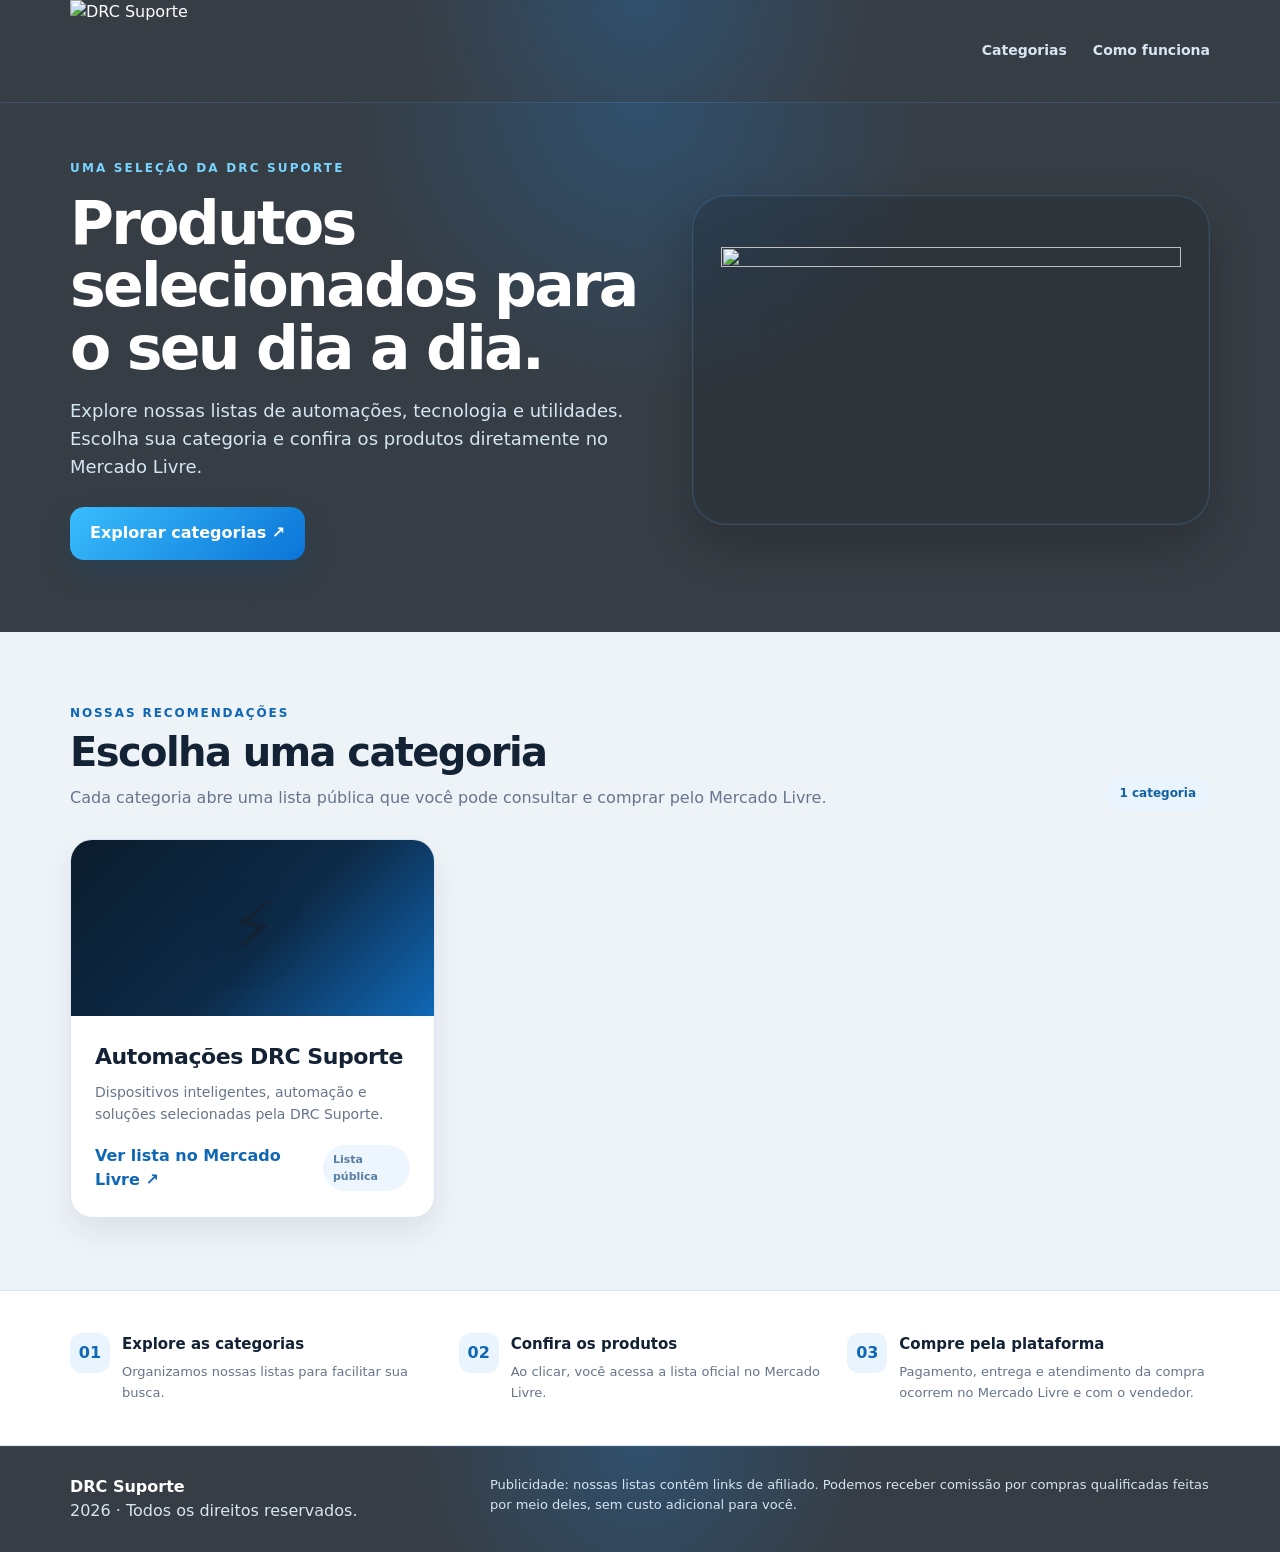
==== commit 98c24112: "Remove balão sobre a logo e ajusta espaçamento responsivo" ====
--- a/public/index.html
+++ b/public/index.html
@@ -79,9 +79,6 @@
       object-fit:contain;
       filter:drop-shadow(0 12px 26px rgba(0,0,0,.25));
     }
-    .hero-note{position:absolute;right:8px;bottom:8px;background:rgba(255,255,255,.96);color:#0c2238;border-radius:18px;padding:18px 20px;box-shadow:0 18px 40px rgba(0,0,0,.20);max-width:272px}
-    .hero-note strong{display:block;font-size:15px;margin-bottom:6px}
-    .hero-note span{font-size:14px;color:#5b6f85}
 
     .section{padding:72px 0}
     .section-head{display:flex;justify-content:space-between;align-items:end;gap:20px;margin-bottom:28px}
@@ -117,9 +114,8 @@
     @media (max-width: 860px){
       .hero-inner{grid-template-columns:1fr;gap:26px;min-height:auto;padding:40px 0 54px}
       .hero-visual{order:-1}
-      .hero-panel{min-height:260px;padding:18px 18px 74px}
+      .hero-panel{min-height:260px;padding:18px}
       .hero-logo{width:min(100%,420px)}
-      .hero-note{left:50%;right:auto;transform:translateX(-50%);bottom:10px;max-width:86%;width:max-content;padding:16px 18px;text-align:center}
       .section{padding:56px 0}
       .info-grid{grid-template-columns:1fr}
     }
@@ -134,9 +130,8 @@
       .hero-copy{text-align:center;font-size:16px;margin-inline:auto}
       .hero-copy br{display:none}
       .hero-text{display:flex;flex-direction:column;align-items:center}
-      .hero-panel{min-height:220px;border-radius:24px;padding:16px 16px 84px}
+      .hero-panel{min-height:220px;border-radius:24px;padding:16px}
       .hero-logo{width:min(100%,340px)}
-      .hero-note{font-size:14px;width:calc(100% - 28px);max-width:none}
       .section-head{flex-direction:column;align-items:start}
       .cards{grid-template-columns:1fr}
       .cover{height:156px}
@@ -171,10 +166,6 @@
         <div class="hero-visual" aria-hidden="true">
           <div class="hero-panel">
             <img class="hero-logo" src="/assets/drc-logo.webp" alt="" width="900" height="439" />
-          </div>
-          <div class="hero-note">
-            <strong>Seleção DRC Suporte</strong>
-            <span>Confira nossas listas no Mercado Livre</span>
           </div>
         </div>
       </div>
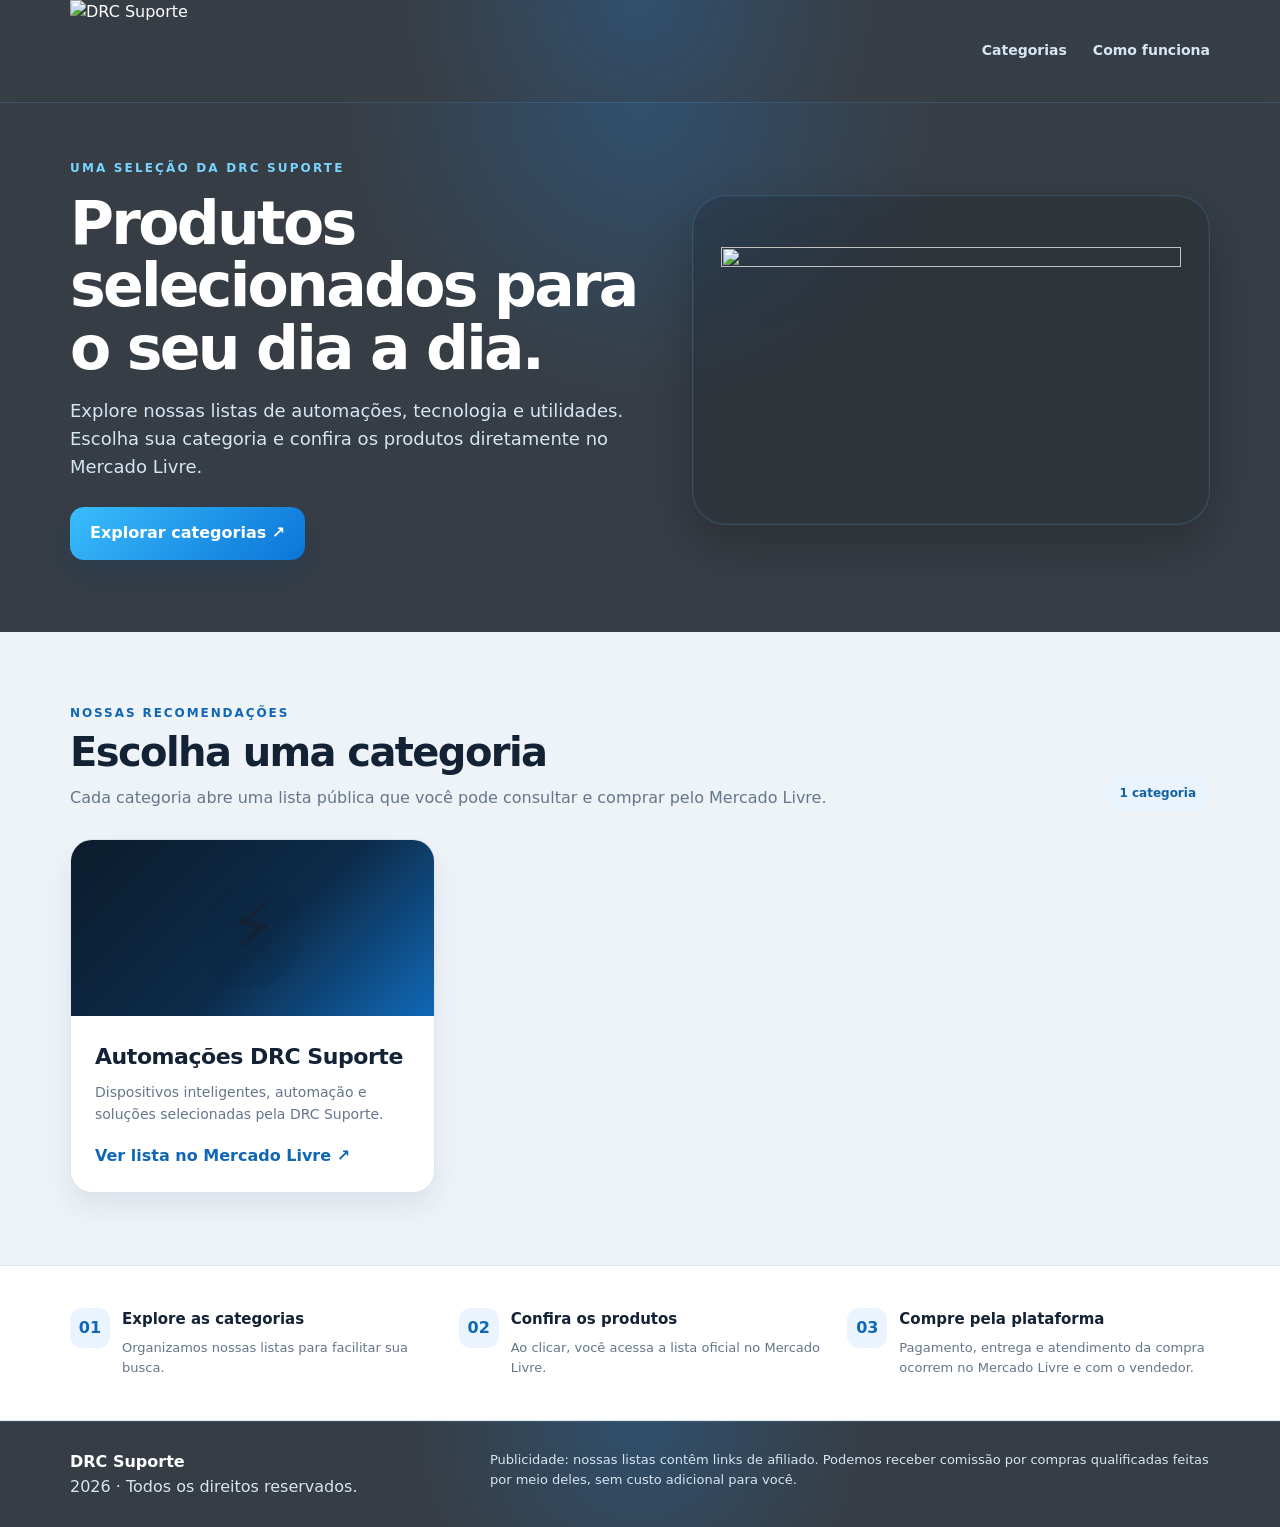
==== commit edc789c2: "Melhora imagem de automação e remove etiqueta lista pública" ====
--- a/public/index.html
+++ b/public/index.html
@@ -93,6 +93,10 @@
     .cover{height:176px;display:flex;align-items:center;justify-content:center;position:relative;overflow:hidden;background:linear-gradient(135deg,#0a1b2b,#0c2a48 55%, #0f67b6)}
     .cover::before{content:"";position:absolute;inset:0;background:linear-gradient(rgba(255,255,255,.02), rgba(255,255,255,.02)), url('/assets/tecido.webp') repeat;background-size:auto, 128px 128px;opacity:.3}
     .cover .emoji{font-size:72px;position:relative;z-index:1;filter:drop-shadow(0 10px 20px rgba(0,0,0,.25))}
+    .cover.has-image{background:linear-gradient(118deg,#0a1b2b,#0f4269 65%,#145d95)}
+    .cover.has-image::before{opacity:.14}
+    .cover .product-photo{position:relative;z-index:1;width:min(73%,330px);height:152px;object-fit:contain;object-position:center;background:#fff;border-radius:16px;padding:9px;box-shadow:0 12px 30px rgba(0,0,0,.24)}
+    .cover.has-image .emoji{display:none}
     .card-body{padding:24px;display:flex;flex-direction:column;flex:1}
     .card h3{margin:0 0 8px;font-size:22px;letter-spacing:-.02em}
     .card p{margin:0 0 18px;color:var(--muted);font-size:14px;flex:1}
@@ -229,6 +233,17 @@
           emoji.className = 'emoji';
           emoji.textContent = item.icone || '🛍️';
           cover.appendChild(emoji);
+          if (typeof item.imagem === 'string' && /^https:\/\/http2\.mlstatic\.com\//.test(item.imagem)) {
+            const foto = document.createElement('img');
+            foto.className = 'product-photo';
+            foto.src = item.imagem;
+            foto.alt = 'Equipamento de automação residencial';
+            foto.loading = 'lazy';
+            foto.decoding = 'async';
+            foto.addEventListener('error', () => { foto.remove(); cover.classList.remove('has-image'); });
+            cover.appendChild(foto);
+            cover.classList.add('has-image');
+          }
 
           const body = document.createElement('div');
           body.className = 'card-body';
@@ -240,10 +255,7 @@
           action.className = 'card-action';
           const label = document.createElement('span');
           label.textContent = 'Ver lista no Mercado Livre ↗';
-          const tag = document.createElement('span');
-          tag.className = 'tag';
-          tag.textContent = 'Lista pública';
-          action.append(label, tag);
+          action.append(label);
           body.append(title, desc, action);
           card.append(cover, body);
           area.append(card);
